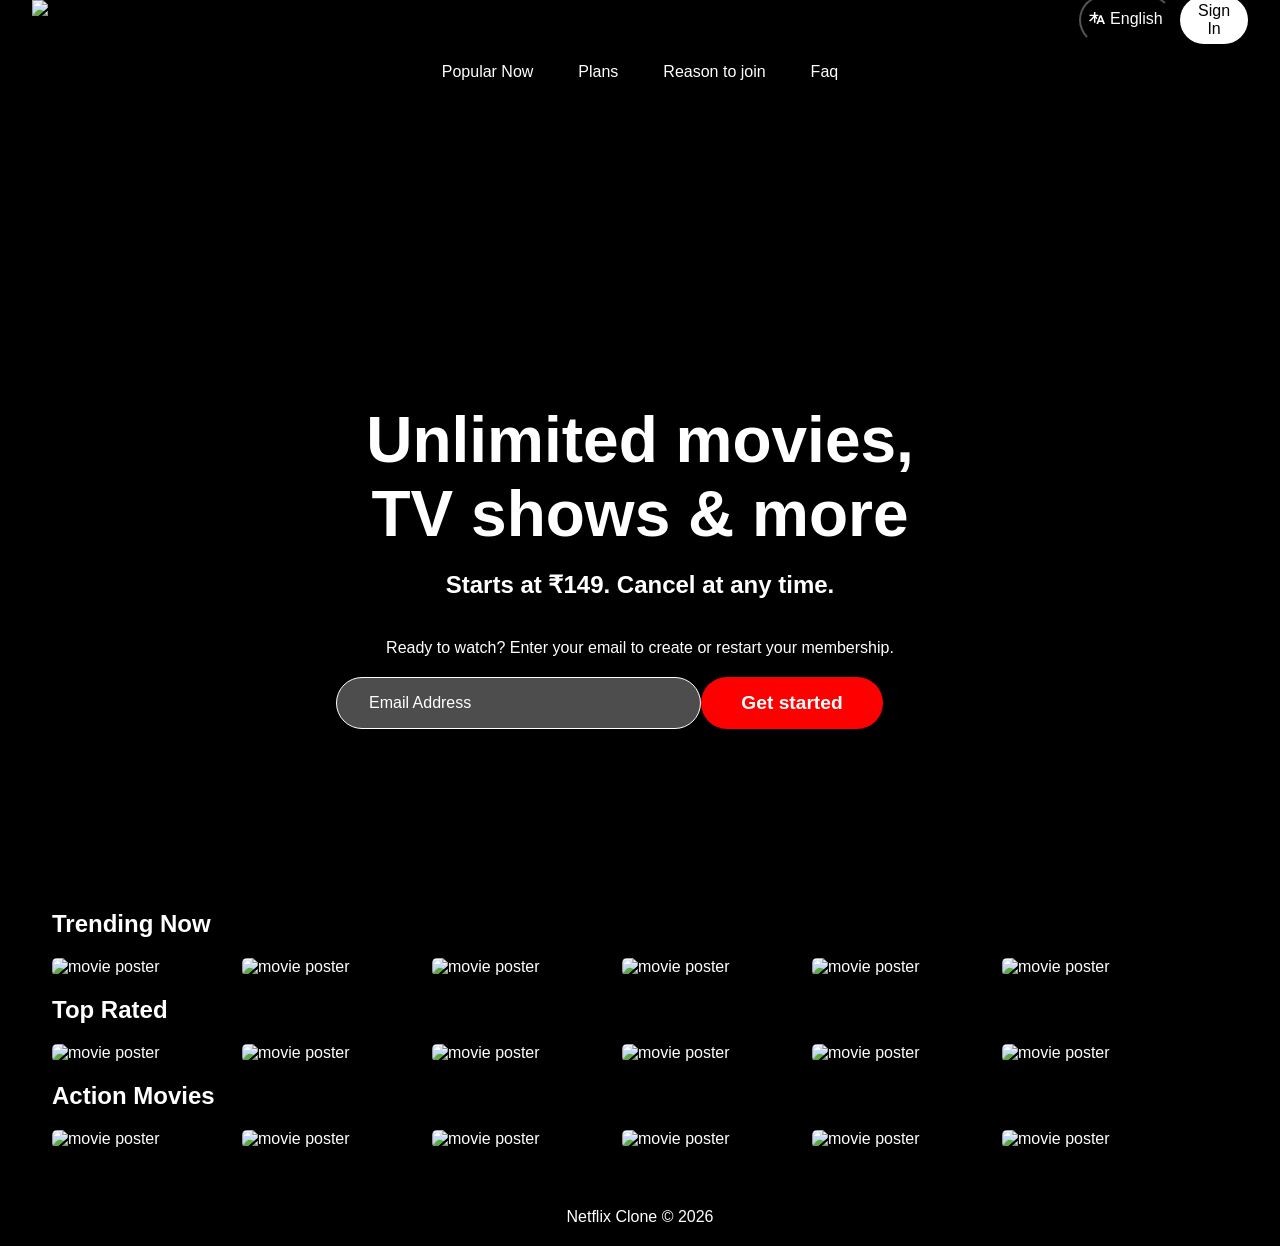
==== index.html @ bae241df "rename to index.html" ====
<!DOCTYPE html>
<html lang="en">

<head>
    <meta charset="UTF-8">
    <meta name="viewport" content="width=device-width, initial-scale=1.0">
    <link rel="stylesheet" href="netflix.css">
    <title>Netflix Clone</title>
</head>

<body>

    <div class="mainNetflixContainer">
        <div class="backgroundContainer">
            <div class="pinkoverlay"></div>

        </div>
        <div class="contentContainer">


            <nav class="navContainer">
                <div class="upperNavbarSection">
                    <div class="upperNavbarLeftSction">
                        <img class="netflixlogo"
                            src="https://upload.wikimedia.org/wikipedia/commons/0/08/Netflix_2015_logo.svg">
                    </div>
                    <div class="upperNavbarRightSection">
                        <div class="navBarButtonContainer">
                            <div class="languageButtonContainer">
                                <button class="languageButton">
                                    <div role="img" aria-hidden="true"
                                        class="default-ltr-iqcdef-cache-lnyyxe e1vkmu651"><svg viewBox="0 0 16 16"
                                            width="16" height="16" data-icon="LanguagesSmall" data-icon-id=":r5:"
                                            aria-hidden="true" xmlns="http://www.w3.org/2000/svg" fill="none"
                                            role="img">
                                            <path fill-rule="evenodd" clip-rule="evenodd"
                                                d="M10.7668 5.33333L10.5038 5.99715L9.33974 8.9355L8.76866 10.377L7.33333 14H9.10751L9.83505 12.0326H13.4217L14.162 14H16L12.5665 5.33333H10.8278H10.7668ZM10.6186 9.93479L10.3839 10.5632H11.1036H12.8856L11.6348 7.2136L10.6186 9.93479ZM9.52722 4.84224C9.55393 4.77481 9.58574 4.71045 9.62211 4.64954H6.41909V2H4.926V4.64954H0.540802V5.99715H4.31466C3.35062 7.79015 1.75173 9.51463 0 10.4283C0.329184 10.7138 0.811203 11.2391 1.04633 11.5931C2.55118 10.6795 3.90318 9.22912 4.926 7.57316V12.6667H6.41909V7.51606C6.81951 8.15256 7.26748 8.76169 7.7521 9.32292L8.31996 7.88955C7.80191 7.29052 7.34631 6.64699 6.9834 5.99715H9.06968L9.52722 4.84224Z"
                                                fill="currentColor"></path>

                                        </svg></div>
                                    <p>English</p>
                                </button>
                            </div>
                            <div class="signInButtonContainer">
                                <button class="signinButton">
                                    Sign In
                                </button>
                            </div>
                        </div>
                    </div>
                </div>
                <div class="lowerNavbarSection">
                    <ul class="menuList">
                        <li class="menuListItems">Popular Now </li>
                        <li class="menuListItems">Plans</li>
                        <li class="menuListItems">Reason to join</li>
                        <li class="menuListItems">Faq</li>

                    </ul>
                </div>
            </nav>
            <section class="bannerSection">
                <div class="overlay"></div>
                <div class="bannerContainer">
                    <h2>Unlimited movies, TV shows & more</h2>
                    <h4>Starts at ₹149. Cancel at any time. </h4>
                    <p>Ready to watch? Enter your email to create or restart your membership.</p>
                    <div class="inputContainer"><input class="emailInputBox" type="email" placeholder="Email Address"
                            name="email">
                        <button class="getStartedButton">Get started</button>
                    </div>

                </div>
            </section>
            <section class="carouselSection">
                <h2>Trending Now</h2>
                <div class="row">
                    <img src="https://images.moneycontrol.com/static-mcnews/2025/12/20251213113811_Feature-Image.jpg" alt="movie poster"  />
                    <img src="https://pix.avax.news/avaxnews/83/a4/0001a483.jpeg" alt="movie poster" />
                    <img src="https://marketplace.canva.com/EAFBNkVxsJY/1/0/1131w/canva-grey-white-elegant-vintage-drama-movie-poster-Aj9bV_GaoAI.jpg" alt="movie poster" />
                    <img src="https://i.pinimg.com/originals/a2/30/3a/a2303aa4bcab7658f38f7c524c80e844.jpg" alt="movie poster" />
                    <img src="https://images.herzindagi.info/her-zindagi-english/images/2025/12/10/template/image/tere-ishq-mein-1765351449533.jpg" alt="movie poster">
                    <img src="https://www.cmon.com/wp-content/uploads/2023/06/avatar.png" alt="movie poster">
                </div>

                <h2>Top Rated</h2>
                <div class="row">
                    <img src="https://impactful.news/wp-content/uploads/2023/01/best_g_rated_movies_mary_poppins_1964-768x1139.jpg" alt="movie poster">
                    <img src="https://static1.srcdn.com/wordpress/wp-content/uploads/2024/01/fighter-2024-movie-poster.jpg" alt="movie poster">
                    <img src="https://i.pinimg.com/originals/6d/51/db/6d51db008560d648a89d2a870ac4d5a7.jpg" alt="movie poster">
                    <img src="https://static1.srcdn.com/wordpress/wp-content/uploads/2023/12/unsung-hero-movie-poster.jpg" alt="movie poster">
                    <img src="https://static.metacritic.com/images/products/movies/9/92b0da5d3482fb1665b34a99ed81678c.jpg" alt="movie poster">
                    <img src="https://static1.moviewebimages.com/wordpress/wp-content/uploads/sharedimages/2024/04/oppenheimer-poster.jpg" alt="movie poster">


                </div>

                <h2>Action Movies</h2>
                <div class="row">
                    <img src="https://marketplace.canva.com/EAFR15iWplg/2/0/1131w/canva-red-and-black-minimal-action-movie-poster-Dg26RlVWS5s.jpg" alt="movie poster">
                    <img src="https://d1csarkz8obe9u.cloudfront.net/posterpreviews/action-thriller-movie-poster-design-template-2e1303cbb1ea75b5415b1acb20f9b470_screen.jpg?ts=1693984002" alt="movie poster">
                    <img src="https://i.pinimg.com/originals/ac/97/04/ac9704668714df2bf7cd44cac40b0ea9.jpg" alt="movie poster">
                    <img src="https://marketplace.canva.com/EAE5iMZ9Rb8/1/0/1131w/canva-brown-bold-action-movie-poster-hUTpWGLO9xk.jpg" alt="movie poster">
                    <img src="https://itsok123.com/serbia/wp-content/uploads/John_Wick_Poster_003.jpg" alt="movie poster">
                    <img src="https://vegaonlinemovies.com/uploads/posts/2026-02/1625582_poster_1772274817.jpg" alt="movie poster">
                </div>
            </section>


            <footer style="text-align:center; padding:20px;">
                <p>Netflix Clone © 2026</p>
            </footer>
            </section>
        </div>
    </div>
</body>
<script src="index.js"></script>

</html>
---- netflix.css ----
* {
    margin: 0;
    padding: 0;
    box-sizing: border-box;
    font-family: 'Franklin Gothic Medium', 'Arial Narrow', Arial, sans-serif;
}

body {
    background-color: black;
    color: white;
}


.backgroundContainer {
    background-image: url('https://assets.nflxext.com/ffe/siteui/vlv3/9f7e6c.jpg');
    height: 100vh;
    width: 100vh;
    background-size: cover;
    background-position: center;

}

.pinkoverlay {
    background-color: rgba(0, 0, 0, 0.6);
    height: 100%;
    width: 100%;
}

.contentContainer {
    position: absolute;
    top: 0;
    left: 0;
    width: 100%;
    height: 100%;
    background-color: rgba(0, 0, 0, .5);
    padding: 0 2rem;
}

.navContainer {
    position: sticky;
    top: 0;
    z-index: 100;
    height: 80px;
}

.upperNavbarSection {
    /*border: 2px solid blue;*/
    display: flex;
    height: 50%;
}

.upperNavbarLeftSction {
    /*border: 2px solid red;*/
    width: 50%;

}

.netflixlogo {
    width: 120px;
}

.upperNavbarRightSection {
    /* border: 2px solid green;*/
    width: 50%;
}

.navBarButtonContainer {
    display: flex;
    justify-content: flex-end;
    align-items: center;
    /* border: 2px solid green;*/
    height: 100%;
}

.languageButton {
    display: flex;
    padding: 0.8rem 0.5rem;
    border-radius: 50px;
    background-color: transparent;
    /*border: 1px solid white;*/
    outline: none;
    color: white;
    font-size: 1rem;
}

.languageButton p {
    margin-left: 5px;
}

.signinButton {
    background-color: #fff;
    padding: 0.4rem 0.8rem;
    border-radius: 50px;
    outline: none;
    border: none;
    margin-left: 10%;
    font-size: 1rem;

}

.lowerNavbarSection {
    /*border: 2px solid red ;*/
    height: 50%;
    color: white;
    display: flex;
    justify-content: center;
}

.menuList {
    /* border: 2px solid green;*/
    width: 40%;
    list-style: none;
    display: flex;
    justify-content: space-evenly;
    border-radius: 50px;
    background: rgba(0, 0, 0, 0.5);
    box-shadow: 2px 3px 14px rgba(0, 0, 0, 0.5);
    height: 7vh;

}

.menuList li {
    /*border: 2px solid red;*/
    height: 100%;
    display: flex;
    align-items: center;
}

.bannerSection {
    /* border: 2px solid red;*/
    height: 90vh;
    background-image: url('https://assets.nflxext.com/ffe/siteui/vlv3/9f7e6c.jpg');
    background-size: cover;
    background-position: center;
    border-radius: 20px;
    position: relative;
}

.overlay {
    height: 100%;
    width: 100%;
    background-image: linear-gradient(rgba(0, 0, 0, .3), rgba(0, 0, .7), black);
    border-radius: 20px;
}

.bannerContainer {
    /*border: 2px solid red;*/
    height: 80%;
    width: 100%;
    position: absolute;
    bottom: 0;
    color: white;
    display: flex;
    flex-direction: column;
    justify-content: center;
    align-items: center;
    text-align: center;

}

.bannerContainer h2 {
    font-size: 4rem;
    /* border: 2px solid green;*/
    width: 50%;
    text-align: center;
}

.bannerContainer h4 {
    font-size: 1.5rem;
    margin: 20px;

}

.bannerContainer p {
    font-size: 1rem;
    margin: 20px;
}

.inputContainer {
    /*border: 2px solid green;*/
    width: 50%;
    display: flex;
}

.emailInputBox {
    padding: 1rem 2rem;
    border-radius: 50px;
    border: 1px solid white;
    outline: none;
    background-color: rgba(255, 255, 255, 0.3);
    width: 60%;
    color: white;
    font-size: 1rem;

}

.emailInputBox::placeholder {
    color: white;
}

.getStartedButton {
    width: 30%;
    background-color: red;
    border: none;
    outline: none;
    border-radius: 50px;
    color: #fff;
    font-size: 1.2rem;
    font-weight: 900;

}

.carouselSection {
    color: white;
    padding: 20px;
}

.row {
    display: flex;
    overflow-x: scroll;
    gap: 10px;
    padding: 20px 0;
}

.row img {
    width: 180px;
    border-radius: 5px;
    transition: transform 0.3s;
}

.row img:hover {
    transform: scale(1.1);
}

.row::-webkit-scrollbar {
    display: none;
}

.getStartedButton:hover {
    background-color: #e50914;
    cursor: pointer;
}

.signinButton:hover {
    cursor: pointer;
    opacity: 0.8;
}

@media (max-width: 768px) {
    .bannerContainer h2 {
        font-size: 2rem;
        width: 90%;
    }

    .inputContainer {
        flex-direction: column;
        align-items: center;
    }

    .emailInputBox {
        width: 90%;
        margin-bottom: 10px;
    }

    .getStartedButton {
        width: 60%;
    }

    .row img {
        width: 120px;
    }
}

.menuList li {
    cursor: pointer;
}

html {
    scroll-behavior: smooth;
}
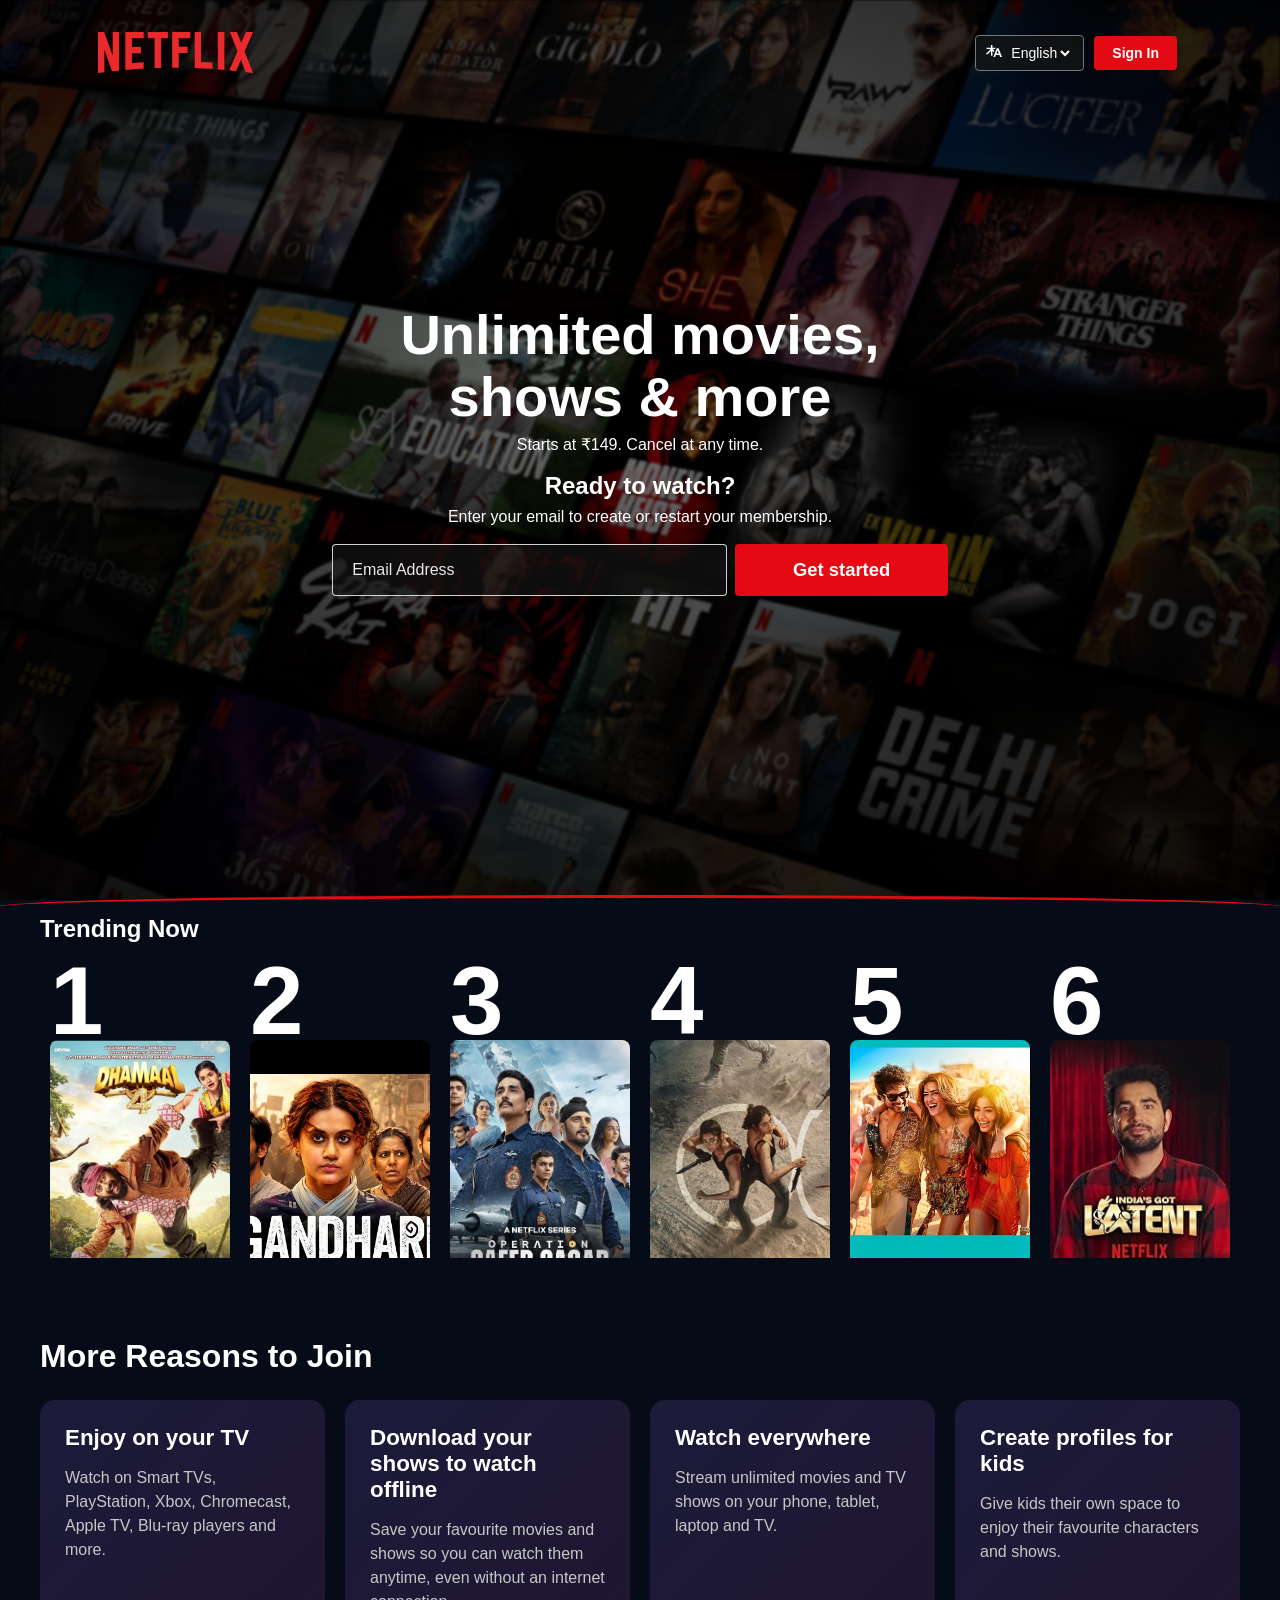
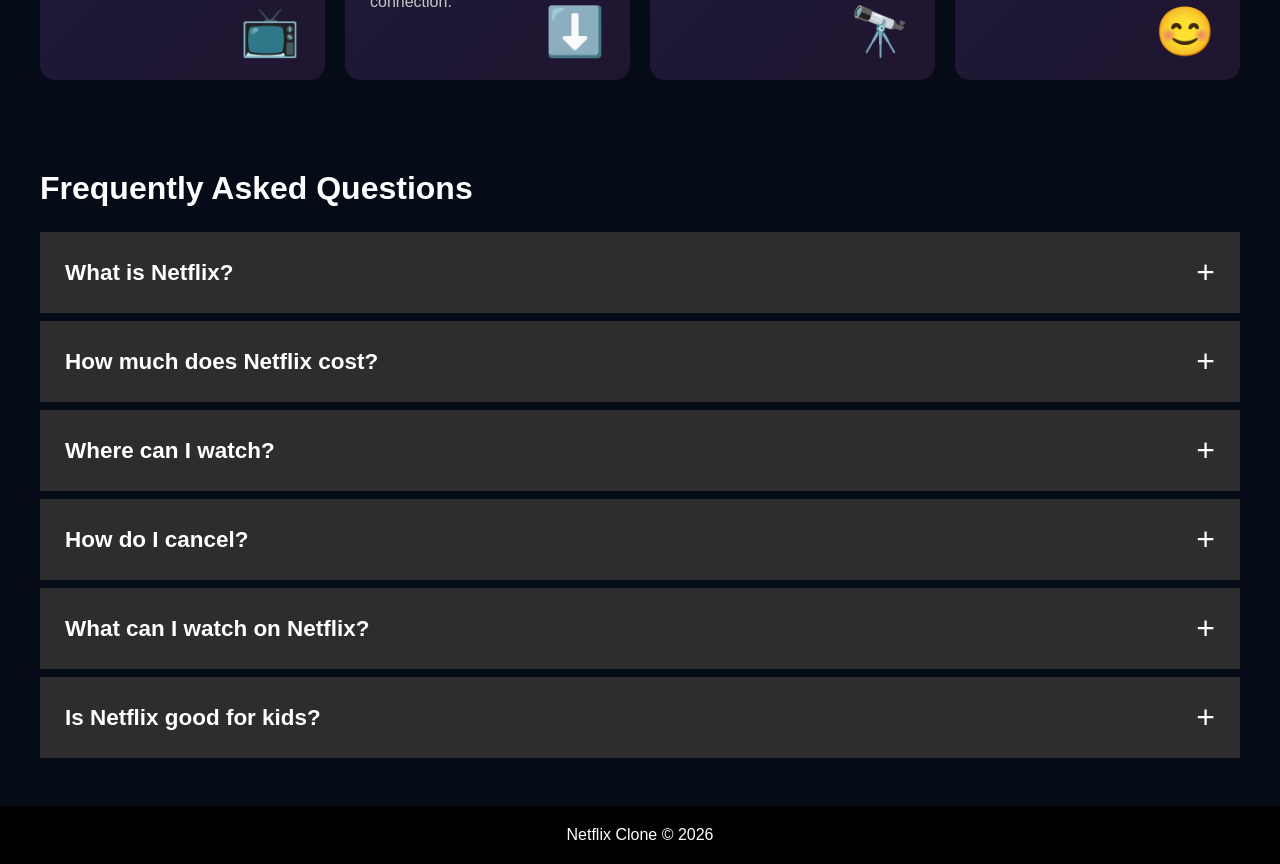
==== commit 2c22d31a: "Updated Netflix clone with interactive features" ====
--- a/index.html
+++ b/index.html
@@ -12,22 +12,20 @@
 
     <div class="mainNetflixContainer">
         <div class="backgroundContainer">
-            <div class="pinkoverlay"></div>
-
-        </div>
-        <div class="contentContainer">
-
-
-            <nav class="navContainer">
-                <div class="upperNavbarSection">
-                    <div class="upperNavbarLeftSction">
-                        <img class="netflixlogo"
-                            src="https://upload.wikimedia.org/wikipedia/commons/0/08/Netflix_2015_logo.svg">
-                    </div>
-                    <div class="upperNavbarRightSection">
-                        <div class="navBarButtonContainer">
-                            <div class="languageButtonContainer">
-                                <button class="languageButton">
+            <img src="./netflix-background-image.jpg" alt="netflix">
+            <div class="pinkoverlay">
+            </div>
+            <div class="contentContainer">
+
+
+                <nav class="navContainer">
+                    <div class="upperNavbarSection">
+                        <div class="upperNavbarLeftSction">
+                            <img class="netflixlogo" src="./netflix-logo.png">
+                        </div>
+                        <div class="upperNavbarRightSection">
+                            <div class="navBarButtonContainer">
+                                <div class="languageBox">
                                     <div role="img" aria-hidden="true"
                                         class="default-ltr-iqcdef-cache-lnyyxe e1vkmu651"><svg viewBox="0 0 16 16"
                                             width="16" height="16" data-icon="LanguagesSmall" data-icon-id=":r5:"
@@ -38,82 +36,248 @@
                                                 fill="currentColor"></path>
 
                                         </svg></div>
-                                    <p>English</p>
-                                </button>
-                            </div>
-                            <div class="signInButtonContainer">
-                                <button class="signinButton">
-                                    Sign In
-                                </button>
+                                    <select id="languageSelect">
+                                        <option value="en">English</option>
+                                        <option value="hi">हिंदी</option>
+                                    </select>
+                                </div>
+                                <div class="signInButtonContainer">
+                                    <button id="signInButton" class="signinButton">
+                                        Sign In
+                                    </button>
+                                </div>
                             </div>
                         </div>
                     </div>
-                </div>
-                <div class="lowerNavbarSection">
-                    <ul class="menuList">
-                        <li class="menuListItems">Popular Now </li>
-                        <li class="menuListItems">Plans</li>
-                        <li class="menuListItems">Reason to join</li>
-                        <li class="menuListItems">Faq</li>
-
-                    </ul>
-                </div>
-            </nav>
-            <section class="bannerSection">
-                <div class="overlay"></div>
-                <div class="bannerContainer">
-                    <h2>Unlimited movies, TV shows & more</h2>
-                    <h4>Starts at ₹149. Cancel at any time. </h4>
-                    <p>Ready to watch? Enter your email to create or restart your membership.</p>
-                    <div class="inputContainer"><input class="emailInputBox" type="email" placeholder="Email Address"
-                            name="email">
-                        <button class="getStartedButton">Get started</button>
-                    </div>
-
-                </div>
-            </section>
-            <section class="carouselSection">
-                <h2>Trending Now</h2>
-                <div class="row">
-                    <img src="https://images.moneycontrol.com/static-mcnews/2025/12/20251213113811_Feature-Image.jpg" alt="movie poster"  />
-                    <img src="https://pix.avax.news/avaxnews/83/a4/0001a483.jpeg" alt="movie poster" />
-                    <img src="https://marketplace.canva.com/EAFBNkVxsJY/1/0/1131w/canva-grey-white-elegant-vintage-drama-movie-poster-Aj9bV_GaoAI.jpg" alt="movie poster" />
-                    <img src="https://i.pinimg.com/originals/a2/30/3a/a2303aa4bcab7658f38f7c524c80e844.jpg" alt="movie poster" />
-                    <img src="https://images.herzindagi.info/her-zindagi-english/images/2025/12/10/template/image/tere-ishq-mein-1765351449533.jpg" alt="movie poster">
-                    <img src="https://www.cmon.com/wp-content/uploads/2023/06/avatar.png" alt="movie poster">
-                </div>
-
-                <h2>Top Rated</h2>
-                <div class="row">
-                    <img src="https://impactful.news/wp-content/uploads/2023/01/best_g_rated_movies_mary_poppins_1964-768x1139.jpg" alt="movie poster">
-                    <img src="https://static1.srcdn.com/wordpress/wp-content/uploads/2024/01/fighter-2024-movie-poster.jpg" alt="movie poster">
-                    <img src="https://i.pinimg.com/originals/6d/51/db/6d51db008560d648a89d2a870ac4d5a7.jpg" alt="movie poster">
-                    <img src="https://static1.srcdn.com/wordpress/wp-content/uploads/2023/12/unsung-hero-movie-poster.jpg" alt="movie poster">
-                    <img src="https://static.metacritic.com/images/products/movies/9/92b0da5d3482fb1665b34a99ed81678c.jpg" alt="movie poster">
-                    <img src="https://static1.moviewebimages.com/wordpress/wp-content/uploads/sharedimages/2024/04/oppenheimer-poster.jpg" alt="movie poster">
-
-
-                </div>
-
-                <h2>Action Movies</h2>
-                <div class="row">
-                    <img src="https://marketplace.canva.com/EAFR15iWplg/2/0/1131w/canva-red-and-black-minimal-action-movie-poster-Dg26RlVWS5s.jpg" alt="movie poster">
-                    <img src="https://d1csarkz8obe9u.cloudfront.net/posterpreviews/action-thriller-movie-poster-design-template-2e1303cbb1ea75b5415b1acb20f9b470_screen.jpg?ts=1693984002" alt="movie poster">
-                    <img src="https://i.pinimg.com/originals/ac/97/04/ac9704668714df2bf7cd44cac40b0ea9.jpg" alt="movie poster">
-                    <img src="https://marketplace.canva.com/EAE5iMZ9Rb8/1/0/1131w/canva-brown-bold-action-movie-poster-hUTpWGLO9xk.jpg" alt="movie poster">
-                    <img src="https://itsok123.com/serbia/wp-content/uploads/John_Wick_Poster_003.jpg" alt="movie poster">
-                    <img src="https://vegaonlinemovies.com/uploads/posts/2026-02/1625582_poster_1772274817.jpg" alt="movie poster">
-                </div>
-            </section>
-
-
-            <footer style="text-align:center; padding:20px;">
-                <p>Netflix Clone © 2026</p>
-            </footer>
-            </section>
+
+                </nav>
+                <section class="bannerSection">
+                    <div class="overlay"></div>
+                    <div class="bannerContainer">
+                        <h1 id="heroTitle">Unlimited movies,</h1>
+                        <h1> shows & more</h1>
+                        <p id="heroSubtitle">Starts at ₹149. Cancel at any time. </p>
+                        <h3 id="readyTitle">Ready to watch?</h3>
+                        <p id="">Enter your email to create or restart your membership.</p>
+                        <div class="inputContainer"><input id="emailInput" class="emailInputBox" type="email"
+                                placeholder="Email Address" name="email">
+                            <button id="getStartedButton" class="getStartedButton">Get started</button>
+                        </div>
+                    </div>
+                </section>
+            </div>
         </div>
+        <section class="carouselSection">
+            <h2 id="trendingTitle">Trending Now</h2>
+            <div class="row">
+                <div class="movieCard">
+                    <span>1</span>
+                    <img src="./images/dhamal4.webp" alt="Dhamaal 4" />
+                </div>
+
+                <div class="movieCard">
+                    <span>2</span>
+                    <img src="./images/Gandhari.jpg" alt="Gandhari" />
+                </div>
+
+                <div class="movieCard">
+                    <span>3</span>
+                    <img src="./images/OS.jpg" alt="Operation Safed Sagar" />
+                </div>
+
+                <div class="movieCard">
+                    <span>4</span>
+                    <img src="./images/Alpa.webp" alt="Alpha" />
+                </div>
+
+                <div class="movieCard">
+                    <span>5</span>
+                    <img src="./images/cocktail2.jpg" alt="Cocktail 2">
+                </div>
+
+                <div class="movieCard">
+                    <span>6</span>
+                    <img src="./images/samay.jpg" alt="Latent">
+                </div>
+
+                <div class="movieCard">
+                    <span>7</span>
+                    <img src="./images/gatta.jpeg" alt="Gatta Kusthi 2">
+                </div>
+
+                <div class="movieCard">
+                    <span>8</span>
+
+                    <img src="./images/peddi.webp" alt="Peddi">
+                </div>
+
+                <div class="movieCard">
+                    <span>9</span>
+                    <img src="./images/korean-kanakaraj.jpeg" alt="Korean Kanakaraju">
+                </div>
+
+                <div class="movieCard">
+                    <span>10</span>
+                    <img src="./images/musafircafe.jpg" alt="Musafir cafe" />
+                </div>
+
+            </div>
+        </section>
+
+        <section class="reasonsSection">
+
+            <h2 id="reasonsTitle">More Reasons to Join</h2>
+
+            <div class="reasonsContainer">
+
+                <div class="reasonCard">
+                    <h3 id="tvTitle">Enjoy on your TV</h3>
+                    <p id="tvText">
+                        Watch on Smart TVs, PlayStation, Xbox, Chromecast,
+                        Apple TV, Blu-ray players and more.
+                    </p>
+                    <div class="reasonIcon">📺</div>
+                </div>
+
+                <div class="reasonCard">
+                    <h3 id="downloadTitle">Download your shows to watch offline</h3>
+                    <p id="downloadText">
+                        Save your favourite movies and shows so you can
+                        watch them anytime, even without an internet connection.
+                    </p>
+                    <div class="reasonIcon">⬇️</div>
+                </div>
+
+                <div class="reasonCard">
+                    <h3 id="watchTitle">Watch everywhere</h3>
+                    <p id="watchText">
+                        Stream unlimited movies and TV shows on your
+                        phone, tablet, laptop and TV.
+                    </p>
+                    <div class="reasonIcon">🔭</div>
+                </div>
+
+                <div class="reasonCard">
+                    <h3 id="kidsTitle">Create profiles for kids</h3>
+                    <p id="kidsText">
+                        Give kids their own space to enjoy their favourite
+                        characters and shows.
+                    </p>
+                    <div class="reasonIcon">😊</div>
+                </div>
+
+            </div>
+
+        </section>
+
+        <section class="faqSection">
+
+            <h2 id="faqTitle">Frequently Asked Questions</h2>
+
+            <div class="faqContainer">
+
+                <div class="faqItem">
+                    <button class="faqQuestion">
+                        <h3 id="faqQuestion1">What is Netflix?</h3>
+                        <span class="faqIcon">+</span>
+                    </button>
+
+                    <div class="faqAnswer">
+                        <p id="faqAnswer1">
+                            Netflix is a streaming service where you can watch
+                            movies, TV shows, documentaries and more on
+                            internet-connected devices.
+                        </p>
+                    </div>
+                </div>
+
+
+                <div class="faqItem">
+                    <button class="faqQuestion">
+                        <h3 id="faqQuestion2">How much does Netflix cost?</h3>
+                        <span class="faqIcon">+</span>
+                    </button>
+
+                    <div class="faqAnswer">
+                        <p id="faqAnswer2">
+                            Netflix offers different membership plans. Choose
+                            a plan that works best for you and enjoy streaming
+                            your favourite movies and shows.
+                        </p>
+                    </div>
+                </div>
+
+
+                <div class="faqItem">
+                    <button class="faqQuestion">
+                        <h3 id="faqQuestion3">Where can I watch?</h3>
+                        <span class="faqIcon">+</span>
+                    </button>
+
+                    <div class="faqAnswer">
+                        <p id="faqAnswer3">
+                            You can watch Netflix on smart TVs, smartphones,
+                            tablets, laptops, gaming consoles and other
+                            supported devices.
+                        </p>
+                    </div>
+                </div>
+
+
+                <div class="faqItem">
+                    <button class="faqQuestion">
+                        <h3 id="faqQuestion4">How do I cancel?</h3>
+                        <span class="faqIcon">+</span>
+                    </button>
+
+                    <div class="faqAnswer">
+                        <p id="faqAnswer4">
+                            You can cancel your membership at any time from
+                            your account settings.
+                        </p>
+                    </div>
+                </div>
+
+
+                <div class="faqItem">
+                    <button class="faqQuestion">
+                        <h3 id="faqQuestion5">What can I watch on Netflix?</h3>
+                        <span class="faqIcon">+</span>
+                    </button>
+
+                    <div class="faqAnswer">
+                        <p id="faqAnswer5">
+                            Netflix has movies, TV shows, documentaries,
+                            original series and many other types of entertainment.
+                        </p>
+                    </div>
+                </div>
+
+
+                <div class="faqItem">
+                    <button class="faqQuestion">
+                        <h3 id="faqQuestion6">Is Netflix good for kids?</h3>
+                        <span class="faqIcon">+</span>
+                    </button>
+
+                    <div class="faqAnswer">
+                        <p id="faqAnswer6">
+                            Yes. Netflix provides a dedicated kids experience
+                            with age-appropriate movies and shows.
+                        </p>
+                    </div>
+                </div>
+
+            </div>
+
+        </section>
+
+
+        <footer style="text-align:center; padding:20px;">
+            <p>Netflix Clone © 2026</p>
+        </footer>
     </div>
+    <script src="index.js"></script>
 </body>
-<script src="index.js"></script>
 
 </html>
--- a/netflix.css
+++ b/netflix.css
@@ -5,62 +5,104 @@
     font-family: 'Franklin Gothic Medium', 'Arial Narrow', Arial, sans-serif;
 }
 
+html {
+    scroll-behavior: smooth;
+}
+
 body {
-    background-color: black;
-    color: white;
-}
+    background: #000;
+    color: white;
+    overflow-x: hidden;
+}
+
 
 
 .backgroundContainer {
-    background-image: url('https://assets.nflxext.com/ffe/siteui/vlv3/9f7e6c.jpg');
-    height: 100vh;
-    width: 100vh;
-    background-size: cover;
-    background-position: center;
-
+    position: relative;
+    min-height: 100vh;
+    width: 100%;
+    overflow: hidden;
+}
+
+.backgroundContainer > img {
+    position: absolute;
+    inset: 0px;
+    width: 100%;
+    height: 100% ;
+    object-fit: cover;
+
+    /* MORE BLUR */
+    filter: blur(1px);
+    transform: scale(1);
+
+    z-index: 0;
 }
 
 .pinkoverlay {
-    background-color: rgba(0, 0, 0, 0.6);
-    height: 100%;
+    position: absolute;
+    inset: 0;
+    z-index: 1;
+
+    background: linear-gradient(
+        to bottom,
+        rgba(0, 0, 0, 0.68) 0%,
+        rgba(0, 0, 0, 0.42) 45%,
+        rgba(0, 0, 0, 0.82) 100%
+    );
+}
+
+.pinkoverlay::after {
+    content: "";
+    position: absolute;
+    inset: 0;
+
+    background: linear-gradient(
+        to right,
+        rgba(0, 0, 0, 0.55),
+        transparent 50%,
+        rgba(0, 0, 0, 0.55)
+    );
+}
+
+
+.contentContainer {
+    position: relative;
+    z-index: 2;
     width: 100%;
-}
-
-.contentContainer {
-    position: absolute;
-    top: 0;
-    left: 0;
-    width: 100%;
-    height: 100%;
-    background-color: rgba(0, 0, 0, .5);
-    padding: 0 2rem;
-}
+    padding: 0 3rem;
+}
+
 
 .navContainer {
-    position: sticky;
-    top: 0;
-    z-index: 100;
-    height: 80px;
+    padding: 20px 50px;
+    position: relative;
+    height: 100px;
+    z-index: 10;
 }
 
 .upperNavbarSection {
-    /*border: 2px solid blue;*/
-    display: flex;
-    height: 50%;
+    display: flex;
+    height: 65px;
+    align-items: center;
 }
 
 .upperNavbarLeftSction {
-    /*border: 2px solid red;*/
     width: 50%;
-
+    display: flex;
+    align-items: center;
+    
 }
 
 .netflixlogo {
-    width: 120px;
+    width: 155px;
+    height: auto ;
+    
+    display: block;
+    position: relative;
+    z-index: 40;
 }
 
 .upperNavbarRightSection {
-    /* border: 2px solid green;*/
     width: 50%;
 }
 
@@ -68,213 +110,702 @@
     display: flex;
     justify-content: flex-end;
     align-items: center;
-    /* border: 2px solid green;*/
     height: 100%;
-}
-
-.languageButton {
-    display: flex;
-    padding: 0.8rem 0.5rem;
-    border-radius: 50px;
-    background-color: transparent;
-    /*border: 1px solid white;*/
+    gap: 10px;
+    padding-right: 5px;
+}
+
+.languageBox {
+    display: flex;
+    align-items: center;
+    gap: 5px;
+    background: rgba(20, 20, 20, 0.75);
+    border: 1px solid #777;
+    border-radius: 4px;
+    padding: 7px 10px;
+    color: white;
+}
+
+.languageBox span {
+    font-size: 14px;
+}
+
+#languageSelect {
+    background: transparent;
+    color: white;
+    border: none;
     outline: none;
-    color: white;
+    font-size: 14px;
+    cursor: pointer;
+}
+
+#languageSelect option {
+    background: #222;
+    color: white;
+}
+
+.signinButton {
+    background: #e50914;
+    color: white;
+
+    padding: 9px 18px;
+
+    border: none;
+    outline: none;
+    border-radius: 4px;
+
+    font-size: 14px;
+    font-weight: 600;
+
+    margin-left: 0;
+}
+
+.lowerNavbarSection {
+    height: 40px;
+
+    display: flex;
+    justify-content: center;
+    align-items: center;
+
+    color: white;
+}
+
+.menuList {
+    width: auto;
+    min-width: 430px;
+    height: 40px;
+
+    list-style: none;
+
+    display: flex;
+    justify-content: center;
+    align-items: center;
+
+    gap: 45px;
+
+    border-radius: 0;
+
+    background: transparent;
+    box-shadow: none;
+}
+
+.menuList li {
+    cursor: pointer;
+    white-space: nowrap;
+}
+
+.bannerSection {
+    height: calc(100vh - 100px);
+    min-height: 560px;
+
+    position: relative;
+}
+
+.bannerSection h1{
+    font-size: 3.5rem;
+    font-weight: 700;
+    line-height: 1.1;
+}
+
+.bannerSection h3{
+    font-size: 1.5rem;
+}
+.bannerSection p{
+    font-size: 4rem;
+}
+
+
+/* PINK/CYAN CURVED LINE */
+.bannerSection::after {
+  display: none;
+}
+
+.bannerContainer {
+    height: 100%;
+
+    position: relative;
+
+    display: flex;
+    flex-direction: column;
+
+    justify-content: center;
+    align-items: center;
+
+    padding-bottom: 100px;
+}
+
+
+.bannerContainer h2 {
+    font-size: 3.5rem;
+
+    width: 60%;
+
+    text-align: center;
+
+    line-height: 1.08;
+
+    margin-top: -30px;
+}
+
+.bannerContainer h4 {
+    font-size: 1.35rem;
+
+    margin: 18px 0 10px;
+
+    text-align: center;
+}
+
+
+
+.bannerContainer p {
     font-size: 1rem;
-}
-
-.languageButton p {
-    margin-left: 5px;
-}
-
-.signinButton {
-    background-color: #fff;
-    padding: 0.4rem 0.8rem;
-    border-radius: 50px;
+
+    margin: 8px 0 18px;
+
+    text-align: center;
+}
+
+.inputContainer {
+    width: 52%;
+
+    display: flex;
+
+    gap: 8px;
+
+    align-items: stretch;
+}
+
+.emailInputBox {
+    padding: 1rem 1.2rem;
+
+    border-radius: 4px;
+
+    border: 1px solid rgba(255, 255, 255, 0.8);
+
     outline: none;
+
+    background-color: rgba(20, 20, 20, 0.65);
+
+    width: 65%;
+
+    color: white;
+
+    font-size: 1rem;
+}
+
+.emailInputBox::placeholder {
+    color: rgba(255, 255, 255, 0.9);
+}
+
+
+.getStartedButton {
+    width: 35%;
+
+    background-color: #e50914;
+
     border: none;
-    margin-left: 10%;
-    font-size: 1rem;
-
-}
-
-.lowerNavbarSection {
-    /*border: 2px solid red ;*/
-    height: 50%;
-    color: white;
-    display: flex;
+
+    border-radius: 4px;
+
+    color: white;
+
+    font-size: 1.15rem;
+
+    font-weight: 900;
+
+    cursor: pointer;
+}
+
+.getStartedButton:hover {
+    background-color: #f6121d;
+}
+
+.carouselSection {
+    position: relative;
+    z-index: 3;
+
+    color: white;
+
+    padding: 15px 40px 30px;
+
+    background: #050b17;
+}
+
+.carouselSection::before {
+    content: "";
+
+    position: absolute;
+
+    top: -5px;
+    left: 0;
+
+    width: 100%;
+    height: 20px;
+
+    border-radius: 50% 50% 0 0;
+
+    border-top: 3px solid #e50914;
+    pointer-events: none;
+
+   
+}
+
+.row {
+    display: flex;
+    gap: 20px;
+    overflow-x: auto;
+    overflow-y: hidden;
+    padding: 20px 10px 25px;
+    scroll-behavior: smooth;
+}
+.row img {
+    width: 180px !important;
+    height: 270px !important;
+
+    object-fit: contain !important;
+
+    border-radius: 8px;
+    flex-shrink: 0;
+    cursor: pointer;
+}
+
+.row img:hover {
+    transform: scale(1.08);
+}
+
+.row::-webkit-scrollbar {
+    display: none;
+}
+
+
+.signinButton:hover {
+    cursor: pointer;
+    background-color: #c11119;
+}
+
+
+@media (max-width: 768px) {
+
+    .contentContainer {
+        padding: 0 1.2rem;
+    }
+
+    .navContainer {
+        height: 90px;
+    }
+
+    .netflixlogo {
+        width: 85px !important;
+        max-width: 85px !important;
+    }
+
+    .menuList {
+        min-width: 0;
+        gap: 15px;
+        font-size: 0.75rem;
+    }
+
+    .bannerSection {
+        height: calc(100vh - 90px);
+        min-height: 550px;
+    }
+
+    .bannerContainer h2 {
+        font-size: 2.2rem;
+        width: 95%;
+        margin-top: -10px;
+    }
+
+    .bannerContainer h4 {
+        font-size: 1.1rem;
+    }
+
+    .bannerContainer p {
+        font-size: 0.85rem;
+    }
+
+    .inputContainer {
+        width: 90%;
+        flex-direction: column;
+        align-items: center;
+    }
+
+    .emailInputBox {
+        width: 100%;
+    }
+
+    .getStartedButton {
+        width: 55%;
+        min-height: 50px;
+    }
+
+    .row img {
+        width: 120px;
+        height: 180px;
+    }
+}
+
+.movieCard {
+    position: relative;
+    width: 180px;
+    height: 270px;
+    flex-shrink: 0;
+}
+
+.movieCard img {
+    width: 100% !important;
+    height: 100% !important;
+    object-fit: cover !important;
+    border-radius: 8px;
+    cursor: pointer;
+    display: block;
+}
+
+.movieCard span {
+    position: relative;
+    z-index: 2;
+
+    font-size: 6rem;
+    font-weight: 900;
+    line-height: 0.8;
+
+    color: white;
+
+    margin-right: -20px;
+}
+
+
+
+.movieCard:hover img {
+    transform: scale(1.05);
+}
+
+
+.movieModal {
+    position: fixed;
+    inset: 0;
+
+    display: none;
     justify-content: center;
-}
-
-.menuList {
-    /* border: 2px solid green;*/
-    width: 40%;
-    list-style: none;
-    display: flex;
-    justify-content: space-evenly;
-    border-radius: 50px;
-    background: rgba(0, 0, 0, 0.5);
-    box-shadow: 2px 3px 14px rgba(0, 0, 0, 0.5);
-    height: 7vh;
-
-}
-
-.menuList li {
-    /*border: 2px solid red;*/
-    height: 100%;
-    display: flex;
     align-items: center;
-}
-
-.bannerSection {
-    /* border: 2px solid red;*/
-    height: 90vh;
-    background-image: url('https://assets.nflxext.com/ffe/siteui/vlv3/9f7e6c.jpg');
-    background-size: cover;
-    background-position: center;
-    border-radius: 20px;
-    position: relative;
-}
-
-.overlay {
-    height: 100%;
-    width: 100%;
-    background-image: linear-gradient(rgba(0, 0, 0, .3), rgba(0, 0, .7), black);
-    border-radius: 20px;
-}
-
-.bannerContainer {
-    /*border: 2px solid red;*/
-    height: 80%;
-    width: 100%;
-    position: absolute;
-    bottom: 0;
-    color: white;
+
+    background: rgba(0, 0, 0, 0.75);
+
+    z-index: 1000;
+}
+
+.movieModal.active {
+    display: flex;
+}
+
+.movieDetails {
+    position: relative;
+
+    width: 700px;
+    max-width: 90%;
+
+    background: #181818;
+
+    border-radius: 10px;
+
+    overflow: hidden;
+
+    display: flex;
+
+    box-shadow: 0 10px 40px rgba(0, 0, 0, 0.8);
+}
+
+.modalPoster {
+    width: 280px;
+    height: 400px;
+
+    object-fit: cover;
+}
+
+.movieInfo {
+    padding: 40px 30px;
+
     display: flex;
     flex-direction: column;
     justify-content: center;
+}
+
+.movieTitle {
+    font-size: 2rem;
+    margin-bottom: 15px;
+}
+
+.movieMeta {
+    display: flex;
+    gap: 10px;
+    margin-bottom: 20px;
+
+    color: #ccc;
+}
+
+.movieDescription {
+    line-height: 1.6;
+    color: #ddd;
+    margin-bottom: 25px;
+}
+
+.closeButton {
+    position: absolute;
+
+    right: 15px;
+    top: 10px;
+
+    background: none;
+    border: none;
+
+    color: white;
+
+    font-size: 2rem;
+
+    cursor: pointer;
+
+    z-index: 5;
+}
+
+.modalGetStarted {
+    width: fit-content;
+
+    padding: 12px 22px;
+
+    background: #e50914;
+    color: white;
+
+    border: none;
+    border-radius: 5px;
+
+    font-size: 1rem;
+    font-weight: bold;
+
+    cursor: pointer;
+}
+
+.reasonsSection {
+    background: #050b17;
+    padding: 50px 40px;
+    color: white;
+}
+
+.reasonsSection h2 {
+    font-size: 2rem;
+    margin-bottom: 25px;
+}
+
+.reasonsContainer {
+    display: grid;
+    grid-template-columns: repeat(4, 1fr);
+    gap: 20px;
+}
+
+.reasonCard {
+    position: relative;
+    min-height: 280px;
+    padding: 25px;
+
+    border-radius: 15px;
+
+    background: linear-gradient(
+        135deg,
+        #1b1b3a,
+        #20152f
+    );
+
+    transition: transform 0.3s ease;
+}
+
+.reasonCard:hover {
+    transform: translateY(-8px);
+}
+
+.reasonCard h3 {
+    font-size: 1.4rem;
+    margin-bottom: 15px;
+}
+
+.reasonCard p {
+    color: #c7c7c7;
+    line-height: 1.5;
+}
+
+.reasonIcon {
+    position: absolute;
+    right: 25px;
+    bottom: 20px;
+
+    font-size: 3rem;
+}
+
+.faqSection {
+    background: #050b17;
+    color: white;
+    padding: 40px;
+}
+
+.faqSection h2 {
+    font-size: 2rem;
+    margin-bottom: 25px;
+}
+
+.faqContainer {
+    max-width: 100%;
+}
+
+.faqItem {
+    margin-bottom: 8px;
+}
+
+.faqQuestion {
+    width: 100%;
+    padding: 22px 25px;
+
+    background: #2d2d2d;
+    color: white;
+
+    border: none;
+
+    display: flex;
+    justify-content: space-between;
     align-items: center;
-    text-align: center;
-
-}
-
-.bannerContainer h2 {
-    font-size: 4rem;
-    /* border: 2px solid green;*/
-    width: 50%;
-    text-align: center;
-}
-
-.bannerContainer h4 {
-    font-size: 1.5rem;
-    margin: 20px;
-
-}
-
-.bannerContainer p {
-    font-size: 1rem;
-    margin: 20px;
-}
-
-.inputContainer {
-    /*border: 2px solid green;*/
-    width: 50%;
-    display: flex;
-}
-
-.emailInputBox {
-    padding: 1rem 2rem;
-    border-radius: 50px;
-    border: 1px solid white;
-    outline: none;
-    background-color: rgba(255, 255, 255, 0.3);
-    width: 60%;
-    color: white;
-    font-size: 1rem;
-
-}
-
-.emailInputBox::placeholder {
-    color: white;
-}
-
-.getStartedButton {
-    width: 30%;
-    background-color: red;
-    border: none;
-    outline: none;
-    border-radius: 50px;
-    color: #fff;
+
     font-size: 1.2rem;
-    font-weight: 900;
-
-}
-
-.carouselSection {
-    color: white;
-    padding: 20px;
-}
-
-.row {
-    display: flex;
-    overflow-x: scroll;
-    gap: 10px;
-    padding: 20px 0;
-}
-
-.row img {
-    width: 180px;
-    border-radius: 5px;
-    transition: transform 0.3s;
-}
-
-.row img:hover {
-    transform: scale(1.1);
-}
-
-.row::-webkit-scrollbar {
+    text-align: left;
+
+    cursor: pointer;
+}
+
+.faqQuestion:hover {
+    background: #414141;
+}
+
+.faqIcon {
+    font-size: 2rem;
+    font-weight: 300;
+}
+
+.faqAnswer {
     display: none;
-}
-
-.getStartedButton:hover {
-    background-color: #e50914;
-    cursor: pointer;
-}
-
-.signinButton:hover {
-    cursor: pointer;
-    opacity: 0.8;
+
+    background: #2d2d2d;
+
+    padding: 20px 25px;
+
+    border-top: 1px solid #111;
+
+    color: #ddd;
+    font-size: 1.1rem;
+    line-height: 1.5;
+}
+
+.notification {
+    position: fixed;
+    bottom: 30px;
+    left: 50%;
+    transform: translateX(-50%) translateY(20px);
+    background: #222;
+    color: white;
+    padding: 15px 25px;
+    border-radius: 8px;
+    font-size: 15px;
+    font-weight: 500;
+    box-shadow: 0 5px 25px rgba(0, 0, 0, 0.5);
+    opacity: 0;
+    transition: all 0.3s ease;
+    z-index: 2000;
+}
+
+.notification.show {
+    opacity: 1;
+    transform: translateX(-50%) translateY(0);
 }
 
 @media (max-width: 768px) {
-    .bannerContainer h2 {
+
+    .navContainer {
+        padding: 15px 20px;
+    }
+
+    .netflixlogo {
+        width: 90px;
+    }
+
+    /* Hero */
+    .bannerSection {
+        padding: 100px 20px 60px;
+        text-align: center;
+    }
+
+    .bannerSection h1 {
         font-size: 2rem;
+    }
+
+    .bannerSection p {
+        font-size: 1rem;
+    }
+
+    /* Email section */
+    .emailContainer {
+        flex-direction: column;
+        gap: 10px;
+    }
+
+    .emailContainer input,
+    .emailContainer button {
+        width: 100%;
+    }
+
+    /* Trending */
+    .carouselSection {
+        padding: 30px 20px;
+    }
+
+    .row {
+        gap: 12px;
+    }
+
+    .movieCard {
+        width: 140px;
+        height: 210px;
+    }
+
+    /* Reasons */
+    .reasonsSection {
+        padding: 35px 20px;
+    }
+
+    .reasonsContainer {
+        grid-template-columns: 1fr;
+    }
+
+    /* FAQ */
+    .faqSection {
+        padding: 35px 20px;
+    }
+
+    .faqQuestion {
+        padding: 18px;
+        font-size: 1rem;
+    }
+
+    /* Movie popup */
+    .movieDetails {
         width: 90%;
-    }
-
-    .inputContainer {
+        max-height: 90vh;
+        overflow-y: auto;
         flex-direction: column;
-        align-items: center;
-    }
-
-    .emailInputBox {
-        width: 90%;
-        margin-bottom: 10px;
-    }
-
-    .getStartedButton {
-        width: 60%;
-    }
-
-    .row img {
-        width: 120px;
-    }
-}
-
-.menuList li {
-    cursor: pointer;
-}
-
-html {
-    scroll-behavior: smooth;
+    }
+
+    .modalPoster {
+        width: 100%;
+        height: 250px;
+        object-fit: cover;
+    }
+
+    .movieInfo {
+        padding: 25px 20px;
+    }
+
 }
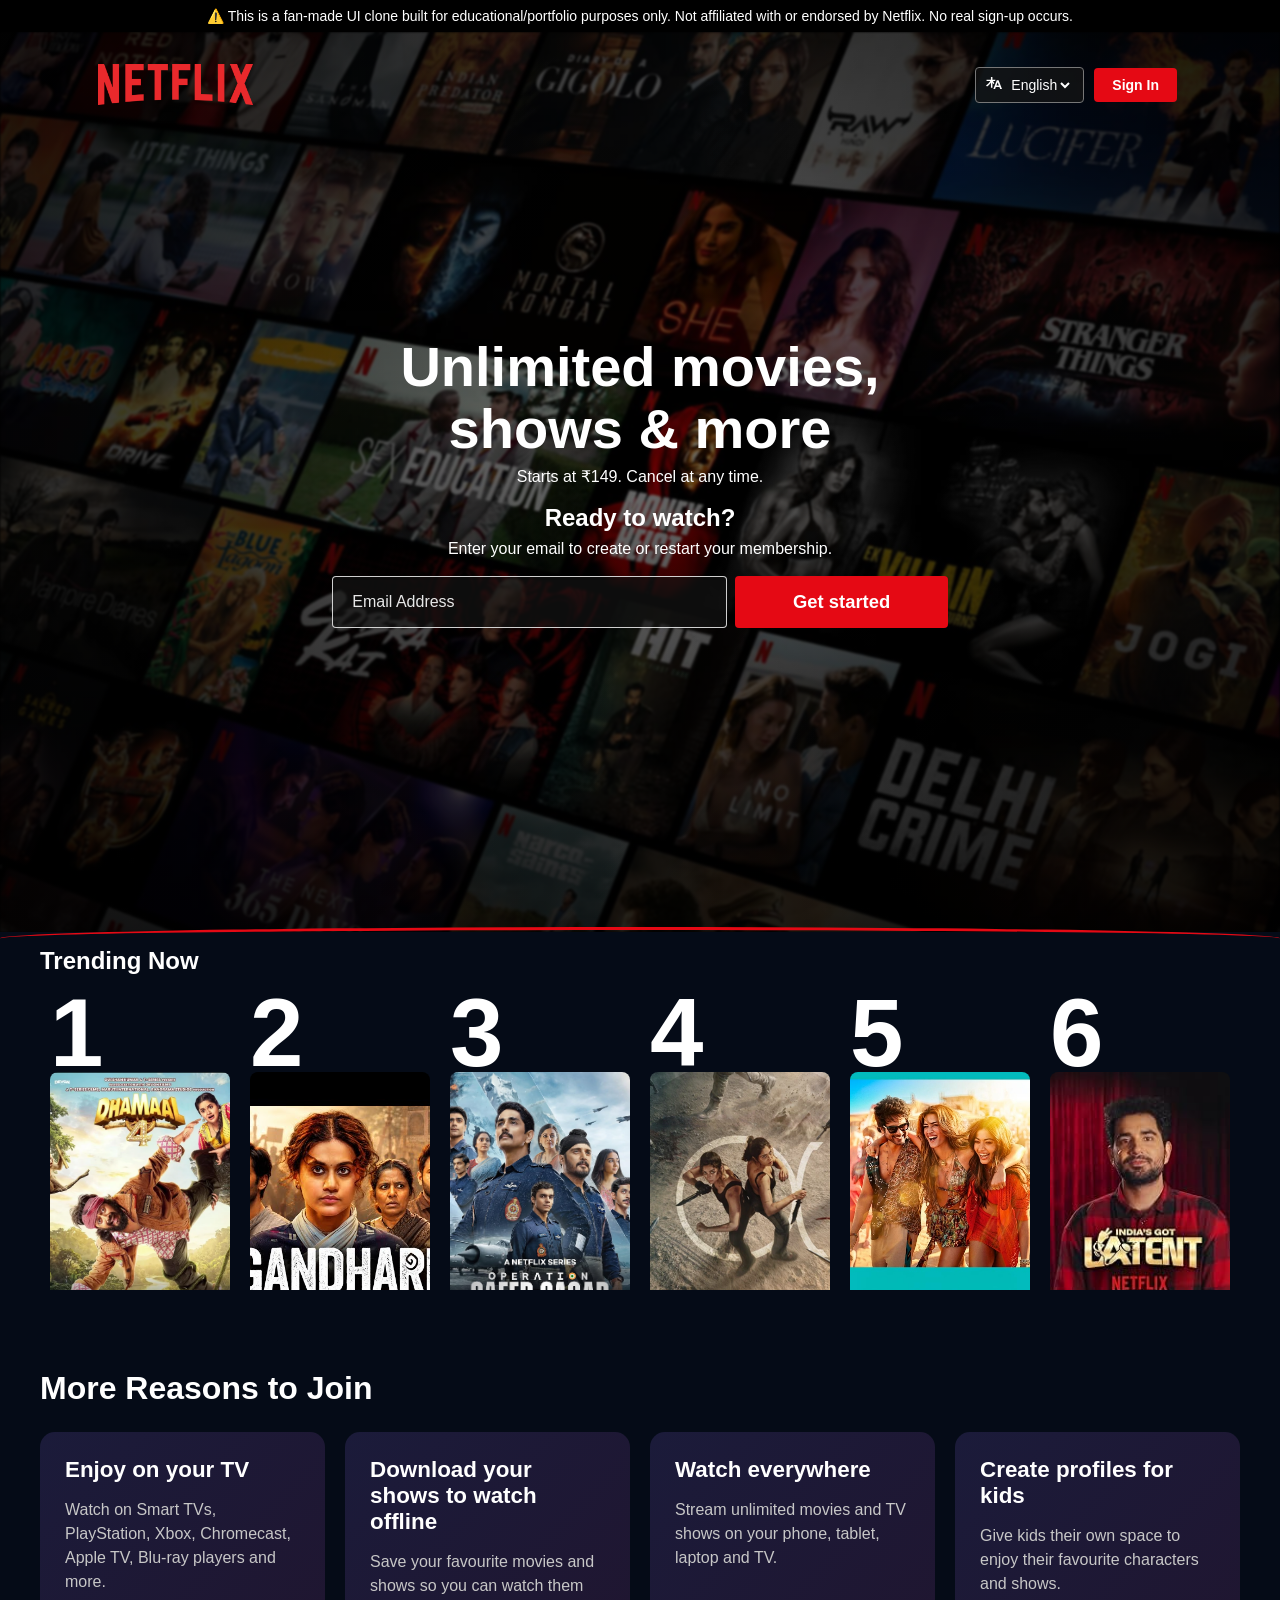
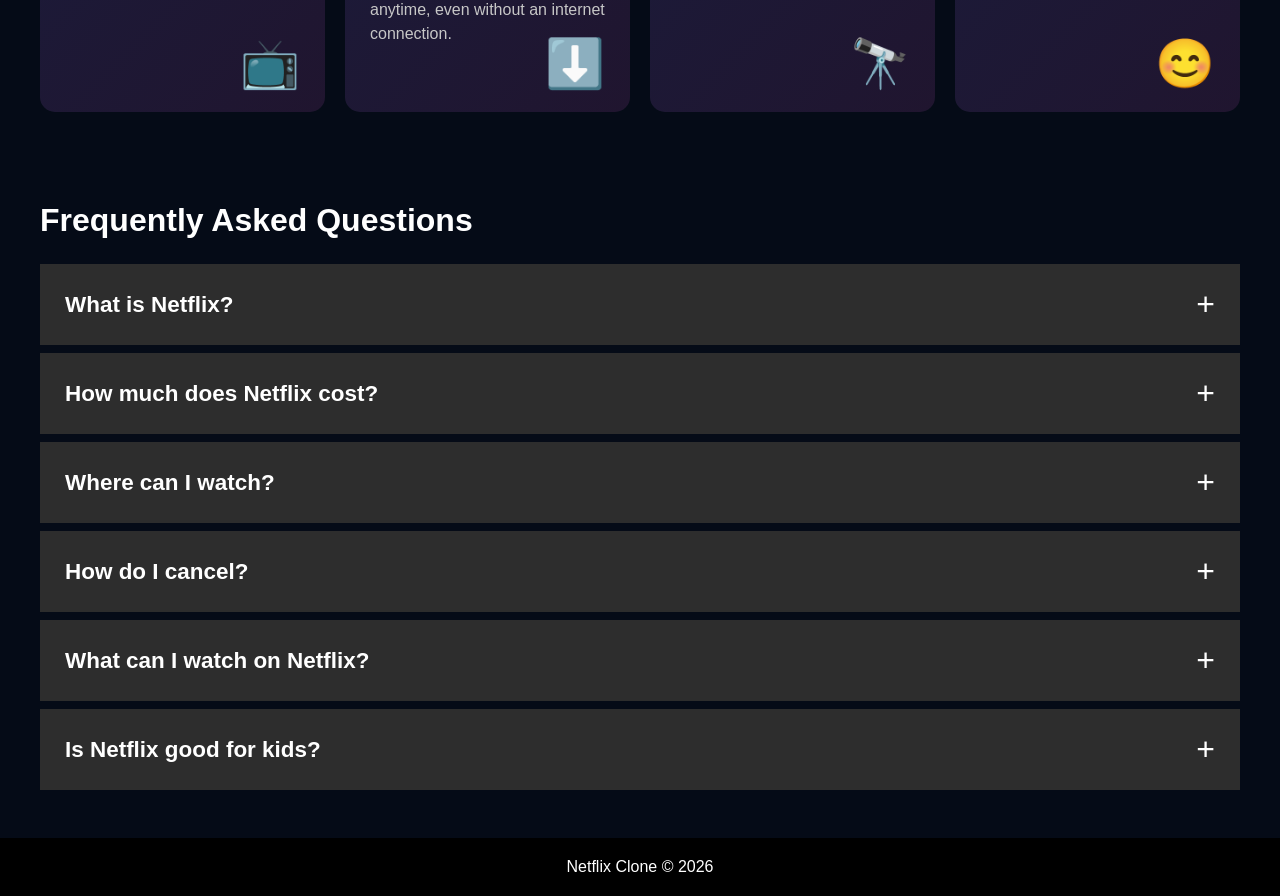
==== commit 4f6a74b4: "Update page title to clarify this is a UI clone" ====
--- a/index.html
+++ b/index.html
@@ -5,10 +5,14 @@
     <meta charset="UTF-8">
     <meta name="viewport" content="width=device-width, initial-scale=1.0">
     <link rel="stylesheet" href="netflix.css">
-    <title>Netflix Clone</title>
+    <title>Netflix UI Clone-Portfolio Project by Shrishti</title>
 </head>
 
 <body>
+    <body>
+  <div style="background:#000; color:#fff; text-align:center; padding:8px; font-size:14px;">
+    ⚠️ This is a fan-made UI clone built for educational/portfolio purposes only. Not affiliated with or endorsed by Netflix. No real sign-up occurs.
+  </div>
 
     <div class="mainNetflixContainer">
         <div class="backgroundContainer">
